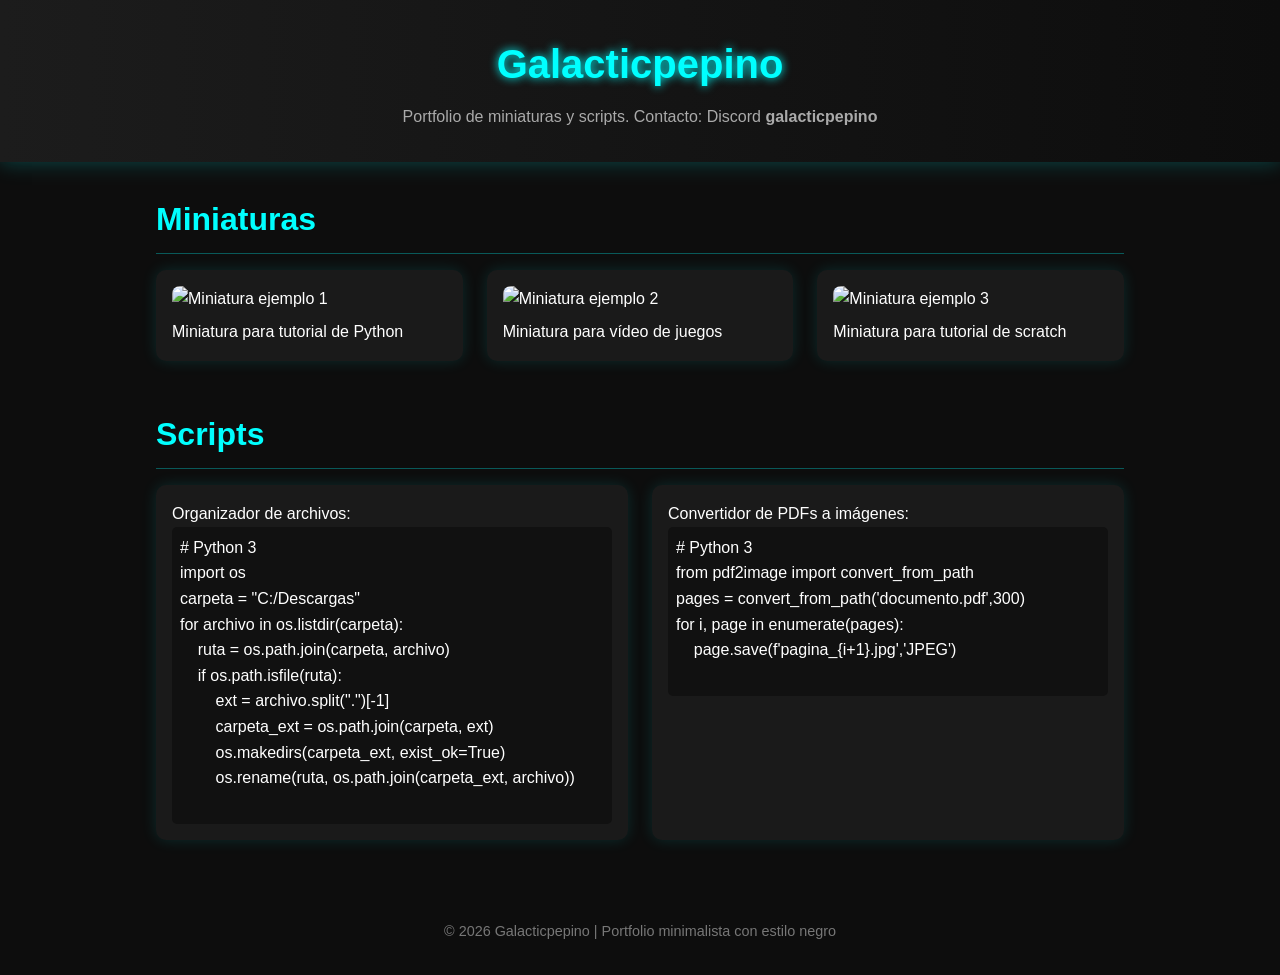
==== index.html @ 9780f83f "Add files via upload" ====
<!DOCTYPE html>
<html lang="es">
<head>
<meta charset="UTF-8">
<meta name="viewport" content="width=device-width, initial-scale=1.0">
<title>Galacticpepino - Portfolio</title>
<style>
    /* Reset básico */
    * { margin:0; padding:0; box-sizing:border-box; font-family:'Arial', sans-serif; }
    body { background-color:#0d0d0d; color:#fff; line-height:1.6; }

    a { color:#00ffff; text-decoration:none; }
    a:hover { text-decoration:underline; }

    header {
        padding: 2rem;
        text-align:center;
        background: linear-gradient(90deg,#1c1c1c,#0d0d0d);
        box-shadow: 0 0 20px #00ffff40;
    }
    header h1 { font-size:2.5rem; color:#00ffff; margin-bottom:0.5rem; text-shadow:0 0 10px #00ffff; }
    header p { color:#aaa; }

    main { max-width:1000px; margin:2rem auto; padding:0 1rem; }

    section { margin-bottom:3rem; }
    section h2 { font-size:2rem; margin-bottom:1rem; border-bottom:1px solid #00ffff50; padding-bottom:0.5rem; color:#00ffff; }

    .grid {
        display: grid;
        grid-template-columns: repeat(auto-fit,minmax(250px,1fr));
        gap:1.5rem;
    }

    .card {
        background: #1a1a1a;
        padding:1rem;
        border-radius:10px;
        box-shadow: 0 0 15px #00ffff20;
        transition: transform 0.2s, box-shadow 0.2s;
        cursor: pointer;
    }
    .card:hover {
        transform: translateY(-5px);
        box-shadow: 0 0 25px #00ffff60;
    }

    .card img { width:100%; border-radius:8px; margin-bottom:0.5rem; }

    .modal-bg {
        display:none;
        position:fixed;
        top:0; left:0; width:100%; height:100%;
        background: rgba(0,0,0,0.9);
        justify-content:center; align-items:center;
        z-index:1000;
    }
    .modal-bg img {
        max-width:90%; max-height:90%;
        border:5px solid #00ffff;
        border-radius:10px;
        box-shadow:0 0 50px #00ffff80;
    }

    footer { text-align:center; padding:2rem; color:#777; font-size:0.9rem; }

    @media(max-width:500px){
        header h1 { font-size:2rem; }
        section h2 { font-size:1.5rem; }
    }
</style>
</head>
<body>

<header>
    <h1>Galacticpepino</h1>
    <p>Portfolio de miniaturas y scripts. Contacto: Discord <strong>galacticpepino</strong></p>
</header>

<main>

<section id="miniaturas">
    <h2>Miniaturas</h2>
    <div class="grid">
        <div class="card" onclick="openModal('miniaturas/ejemplo1_preview.jpg')">
            <img src="miniaturas/ejemplo1_preview.jpg" alt="Miniatura ejemplo 1">
            <p>Miniatura para tutorial de Python</p>
        </div>
        <div class="card" onclick="openModal('miniaturas/ejemplo2_preview.jpg')">
            <img src="miniaturas/ejemplo2_preview.jpg" alt="Miniatura ejemplo 2">
            <p>Miniatura para vídeo de juegos</p>
        </div>
        <div class="card" onclick="openModal('miniaturas/ejemplo3_preview.jpg')">
            <img src="miniaturas/ejemplo3_preview.jpg" alt="Miniatura ejemplo 3">
            <p>Miniatura para tutorial de scratch</p>
        </div>
    </div>
</section>

<section id="scripts">
    <h2>Scripts</h2>
    <div class="grid">
        <div class="card">
            <p>Organizador de archivos:</p>
            <pre style="background:#111;padding:0.5rem;border-radius:5px;overflow-x:auto;">
# Python 3
import os
carpeta = "C:/Descargas"
for archivo in os.listdir(carpeta):
    ruta = os.path.join(carpeta, archivo)
    if os.path.isfile(ruta):
        ext = archivo.split(".")[-1]
        carpeta_ext = os.path.join(carpeta, ext)
        os.makedirs(carpeta_ext, exist_ok=True)
        os.rename(ruta, os.path.join(carpeta_ext, archivo))
            </pre>
        </div>
        <div class="card">
            <p>Convertidor de PDFs a imágenes:</p>
            <pre style="background:#111;padding:0.5rem;border-radius:5px;overflow-x:auto;">
# Python 3
from pdf2image import convert_from_path
pages = convert_from_path('documento.pdf',300)
for i, page in enumerate(pages):
    page.save(f'pagina_{i+1}.jpg','JPEG')
            </pre>
        </div>
    </div>
</section>

</main>

<footer>
    &copy; 2026 Galacticpepino | Portfolio minimalista con estilo negro
</footer>

<!-- Modal para preview de miniaturas -->
<div class="modal-bg" id="modal" onclick="closeModal()">
    <img id="modal-img" src="" alt="Preview">
</div>

<script>
function openModal(src){
    const modal = document.getElementById('modal');
    const modalImg = document.getElementById('modal-img');
    modal.style.display = 'flex';
    modalImg.src = src;
}
function closeModal(){
    document.getElementById('modal').style.display = 'none';
}
</script>

</body>
</html>
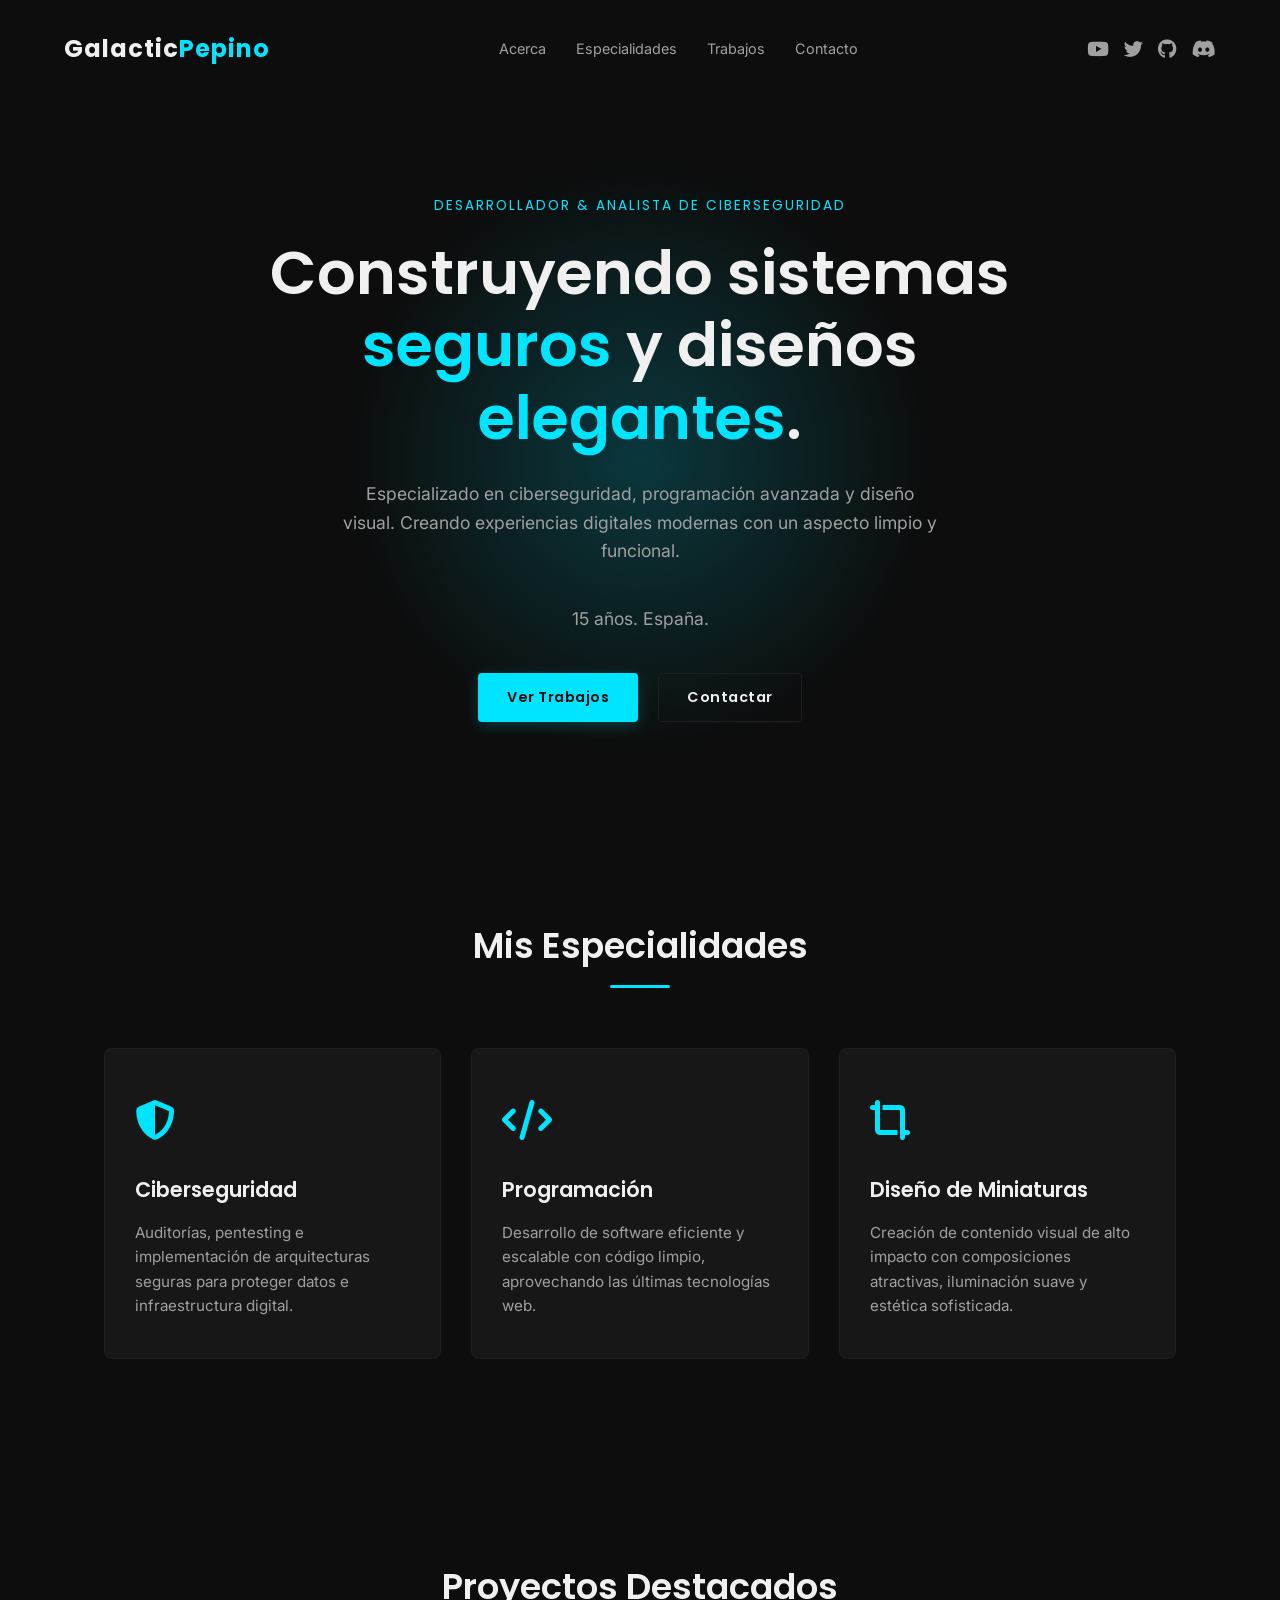
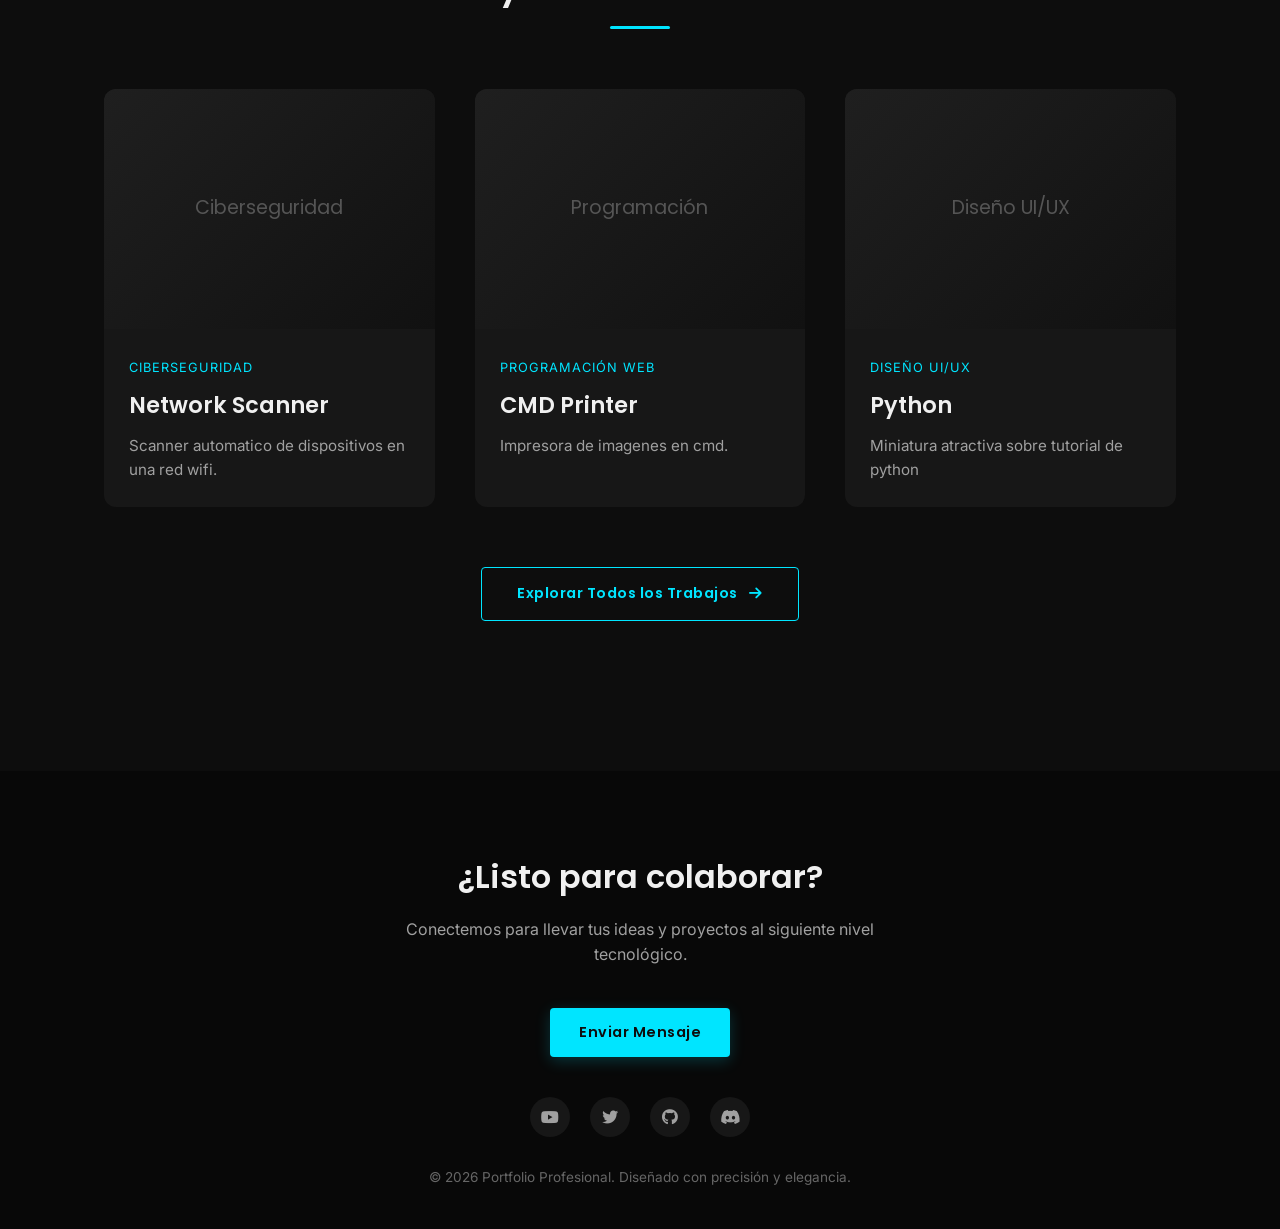
==== commit 39ec1894: "Add files via upload" ====
--- a/index.html
+++ b/index.html
@@ -1,155 +1,258 @@
-<!DOCTYPE html>
-<html lang="es">
-<head>
-<meta charset="UTF-8">
-<meta name="viewport" content="width=device-width, initial-scale=1.0">
-<title>Galacticpepino - Portfolio</title>
-<style>
-    /* Reset básico */
-    * { margin:0; padding:0; box-sizing:border-box; font-family:'Arial', sans-serif; }
-    body { background-color:#0d0d0d; color:#fff; line-height:1.6; }
-
-    a { color:#00ffff; text-decoration:none; }
-    a:hover { text-decoration:underline; }
-
-    header {
-        padding: 2rem;
-        text-align:center;
-        background: linear-gradient(90deg,#1c1c1c,#0d0d0d);
-        box-shadow: 0 0 20px #00ffff40;
-    }
-    header h1 { font-size:2.5rem; color:#00ffff; margin-bottom:0.5rem; text-shadow:0 0 10px #00ffff; }
-    header p { color:#aaa; }
-
-    main { max-width:1000px; margin:2rem auto; padding:0 1rem; }
-
-    section { margin-bottom:3rem; }
-    section h2 { font-size:2rem; margin-bottom:1rem; border-bottom:1px solid #00ffff50; padding-bottom:0.5rem; color:#00ffff; }
-
-    .grid {
-        display: grid;
-        grid-template-columns: repeat(auto-fit,minmax(250px,1fr));
-        gap:1.5rem;
-    }
-
-    .card {
-        background: #1a1a1a;
-        padding:1rem;
-        border-radius:10px;
-        box-shadow: 0 0 15px #00ffff20;
-        transition: transform 0.2s, box-shadow 0.2s;
-        cursor: pointer;
-    }
-    .card:hover {
-        transform: translateY(-5px);
-        box-shadow: 0 0 25px #00ffff60;
-    }
-
-    .card img { width:100%; border-radius:8px; margin-bottom:0.5rem; }
-
-    .modal-bg {
-        display:none;
-        position:fixed;
-        top:0; left:0; width:100%; height:100%;
-        background: rgba(0,0,0,0.9);
-        justify-content:center; align-items:center;
-        z-index:1000;
-    }
-    .modal-bg img {
-        max-width:90%; max-height:90%;
-        border:5px solid #00ffff;
-        border-radius:10px;
-        box-shadow:0 0 50px #00ffff80;
-    }
-
-    footer { text-align:center; padding:2rem; color:#777; font-size:0.9rem; }
-
-    @media(max-width:500px){
-        header h1 { font-size:2rem; }
-        section h2 { font-size:1.5rem; }
-    }
-</style>
-</head>
-<body>
-
-<header>
-    <h1>Galacticpepino</h1>
-    <p>Portfolio de miniaturas y scripts. Contacto: Discord <strong>galacticpepino</strong></p>
-</header>
-
-<main>
-
-<section id="miniaturas">
-    <h2>Miniaturas</h2>
-    <div class="grid">
-        <div class="card" onclick="openModal('miniaturas/ejemplo1_preview.jpg')">
-            <img src="miniaturas/ejemplo1_preview.jpg" alt="Miniatura ejemplo 1">
-            <p>Miniatura para tutorial de Python</p>
-        </div>
-        <div class="card" onclick="openModal('miniaturas/ejemplo2_preview.jpg')">
-            <img src="miniaturas/ejemplo2_preview.jpg" alt="Miniatura ejemplo 2">
-            <p>Miniatura para vídeo de juegos</p>
-        </div>
-        <div class="card" onclick="openModal('miniaturas/ejemplo3_preview.jpg')">
-            <img src="miniaturas/ejemplo3_preview.jpg" alt="Miniatura ejemplo 3">
-            <p>Miniatura para tutorial de scratch</p>
-        </div>
-    </div>
-</section>
-
-<section id="scripts">
-    <h2>Scripts</h2>
-    <div class="grid">
-        <div class="card">
-            <p>Organizador de archivos:</p>
-            <pre style="background:#111;padding:0.5rem;border-radius:5px;overflow-x:auto;">
-# Python 3
-import os
-carpeta = "C:/Descargas"
-for archivo in os.listdir(carpeta):
-    ruta = os.path.join(carpeta, archivo)
-    if os.path.isfile(ruta):
-        ext = archivo.split(".")[-1]
-        carpeta_ext = os.path.join(carpeta, ext)
-        os.makedirs(carpeta_ext, exist_ok=True)
-        os.rename(ruta, os.path.join(carpeta_ext, archivo))
-            </pre>
-        </div>
-        <div class="card">
-            <p>Convertidor de PDFs a imágenes:</p>
-            <pre style="background:#111;padding:0.5rem;border-radius:5px;overflow-x:auto;">
-# Python 3
-from pdf2image import convert_from_path
-pages = convert_from_path('documento.pdf',300)
-for i, page in enumerate(pages):
-    page.save(f'pagina_{i+1}.jpg','JPEG')
-            </pre>
-        </div>
-    </div>
-</section>
-
-</main>
-
-<footer>
-    &copy; 2026 Galacticpepino | Portfolio minimalista con estilo negro
-</footer>
-
-<!-- Modal para preview de miniaturas -->
-<div class="modal-bg" id="modal" onclick="closeModal()">
-    <img id="modal-img" src="" alt="Preview">
-</div>
-
-<script>
-function openModal(src){
-    const modal = document.getElementById('modal');
-    const modalImg = document.getElementById('modal-img');
-    modal.style.display = 'flex';
-    modalImg.src = src;
-}
-function closeModal(){
-    document.getElementById('modal').style.display = 'none';
-}
-</script>
-
-</body>
+<!DOCTYPE html>
+<html lang="es">
+
+<head>
+    <meta charset="UTF-8">
+    <meta name="viewport" content="width=device-width, initial-scale=1.0">
+    <meta name="description" content="Portfolio de Ciberseguridad, Programación y Diseño">
+    <title>GalacticPepino</title>
+
+    <!-- Google Fonts: Poppins e Inter -->
+    <link rel="preconnect" href="https://fonts.googleapis.com">
+    <link rel="preconnect" href="https://fonts.gstatic.com" crossorigin>
+    <link
+        href="https://fonts.googleapis.com/css2?family=Inter:wght@300;400;500;600&family=Poppins:wght@400;600;700&display=swap"
+        rel="stylesheet">
+
+    <!-- Font Awesome para Iconos Minimalistas -->
+    <link rel="stylesheet" href="https://cdnjs.cloudflare.com/ajax/libs/font-awesome/6.4.0/css/all.min.css">
+
+    <!-- Archivo de estilos -->
+    <link rel="stylesheet" href="style.css">
+</head>
+
+<body>
+    <!-- Navbar -->
+    <header class="navbar fade-in-down">
+        <div class="logo">Galactic<span>Pepino</span></div>
+        <nav>
+            <ul class="nav-links">
+                <li><a href="#about">Acerca</a></li>
+                <li><a href="#skills">Especialidades</a></li>
+                <li><a href="trabajos.html">Trabajos</a></li>
+                <li><a href="#contact">Contacto</a></li>
+            </ul>
+        </nav>
+        <div class="social-icons">
+            <a href="https://youtube.com/@galacticpepino" target="_blank" aria-label="YouTube"><i
+                    class="fab fa-youtube"></i></a>
+            <a href="https://x.com/galacticpepino" target="_blank" aria-label="X"><i class="fab fa-twitter"></i></a>
+            <a href="https://github.com/galactic-pepino" target="_blank" aria-label="GitHub"><i
+                    class="fab fa-github"></i></a>
+            <a href="https://discordapp.com/users/galacticpepino" target="_blank"
+                aria-label="Discord: galacticpepino"><i class="fab fa-discord"></i></a>
+        </div>
+    </header>
+
+    <main>
+        <!-- Hero Section -->
+        <section id="hero" class="hero fade-in-up">
+            <div class="hero-content">
+                <span class="subtitle">Desarrollador & Analista de Ciberseguridad</span>
+                <h1>Construyendo sistemas <span class="highlight">seguros</span> y diseños <span
+                        class="highlight">elegantes</span>.</h1>
+                <p>Especializado en ciberseguridad, programación avanzada y diseño visual. Creando experiencias
+                    digitales modernas con un aspecto limpio y funcional.</p>
+                <p>15 años. España.</p>
+                <div class="hero-buttons">
+                    <a href="#projects" class="btn btn-primary">Ver Trabajos</a>
+                    <a href="#contact" class="btn btn-secondary">Contactar</a>
+                </div>
+            </div>
+            <!-- Elemento decorativo sutil -->
+            <div class="glow-orb"></div>
+        </section>
+
+        <!-- Secciones Especialidades -->
+        <section id="skills" class="skills section fade-on-scroll">
+            <div class="section-header">
+                <h2>Mis Especialidades</h2>
+                <div class="line"></div>
+            </div>
+
+            <div class="skills-grid">
+                <!-- Ciberseguridad -->
+                <div class="skill-card">
+                    <div class="skill-icon">
+                        <i class="fas fa-shield-alt"></i>
+                    </div>
+                    <h3>Ciberseguridad</h3>
+                    <p>Auditorías, pentesting e implementación de arquitecturas seguras para proteger datos e
+                        infraestructura digital.</p>
+                </div>
+
+                <!-- Programación -->
+                <div class="skill-card">
+                    <div class="skill-icon">
+                        <i class="fas fa-code"></i>
+                    </div>
+                    <h3>Programación</h3>
+                    <p>Desarrollo de software eficiente y escalable con código limpio, aprovechando las últimas
+                        tecnologías web.</p>
+                </div>
+
+                <!-- Miniaturas/Diseño -->
+                <div class="skill-card">
+                    <div class="skill-icon">
+                        <i class="fas fa-crop-alt"></i>
+                    </div>
+                    <h3>Diseño de Miniaturas</h3>
+                    <p>Creación de contenido visual de alto impacto con composiciones atractivas, iluminación suave y
+                        estética sofisticada.</p>
+                </div>
+            </div>
+        </section>
+
+        <!-- Sección Proyectos -->
+        <section id="projects" class="projects section fade-on-scroll">
+            <div class="section-header">
+                <h2>Proyectos Destacados</h2>
+                <div class="line"></div>
+            </div>
+
+            <div class="projects-grid">
+                <!-- Proyecto 1 -->
+                <article class="project-card">
+                    <div class="project-image">
+                        <!-- INSERTA TU IMAGEN AQUÍ en src="", por ejemplo: src="miniaturas/proyecto1.jpg" -->
+                        <img src="miniaturas/placeholder_ciber.jpg" alt="Miniatura Proyecto 1"
+                            style="width: 100%; height: 100%; object-fit: cover;"
+                            onerror="this.style.display='none'; this.nextElementSibling.style.display='flex';">
+                        <div class="img-placeholder" style="display: none;">Ciberseguridad</div>
+
+                        <div class="project-overlay">
+                            <a href="https://github.com/galactic-pepino/network-scanner" target="_blank"
+                                class="view-btn"><i class="fab fa-github"></i> Ver en GitHub</a>
+                        </div>
+                    </div>
+                    <div class="project-info">
+                        <span class="category">Ciberseguridad</span>
+                        <h3>Network Scanner</h3>
+                        <p>Scanner automatico de dispositivos en una red wifi.</p>
+                    </div>
+                </article>
+
+                <!-- Proyecto 2 -->
+                <article class="project-card">
+                    <div class="project-image">
+                        <!-- INSERTA TU IMAGEN AQUÍ en src="" -->
+                        <img src="miniaturas/placeholder_prog.jpg" alt="Miniatura Proyecto 2"
+                            style="width: 100%; height: 100%; object-fit: cover;"
+                            onerror="this.style.display='none'; this.nextElementSibling.style.display='flex';">
+                        <div class="img-placeholder" style="display: none;">Programación</div>
+
+                        <div class="project-overlay">
+                            <a href="https://github.com/galactic-pepino/cmd-printer" target="_blank" class="view-btn"><i
+                                    class="fab fa-github"></i> Ver en GitHub</a>
+                        </div>
+                    </div>
+                    <div class="project-info">
+                        <span class="category">Programación Web</span>
+                        <h3>CMD Printer</h3>
+                        <p>Impresora de imagenes en cmd.</p>
+                    </div>
+                </article>
+
+                <!-- Proyecto 3 -->
+                <article class="project-card">
+                    <div class="project-image">
+                        <!-- INSERTA TU MINIATURA DE DISEÑO AQUÍ en src="" -->
+                        <img src="miniaturas/ejemplo1_preview.jpg" alt="Miniatura Proyecto 3"
+                            style="width: 100%; height: 100%; object-fit: cover;"
+                            onerror="this.style.display='none'; this.nextElementSibling.style.display='flex';">
+                        <div class="img-placeholder" style="display: none;">Diseño UI/UX</div>
+
+                        <div class="project-overlay">
+                            <a href="#" class="view-btn"
+                                onclick="openModal('miniaturas/ejemplo1_preview.jpg'); return false;"><i
+                                    class="fas fa-eye"></i> Ver Portfolio</a>
+                        </div>
+                    </div>
+                    <div class="project-info">
+                        <span class="category">Diseño UI/UX</span>
+                        <h3>Python</h3>
+                        <p>Miniatura atractiva sobre tutorial de python</p>
+                    </div>
+                </article>
+            </div>
+
+            <div class="fade-on-scroll" style="text-align: center; margin-top: 60px;">
+                <a href="trabajos.html" class="btn btn-secondary"
+                    style="padding: 14px 35px; border-color: var(--accent-color); color: var(--accent-color);">Explorar
+                    Todos los Trabajos <i class="fas fa-arrow-right" style="margin-left: 8px;"></i></a>
+            </div>
+        </section>
+    </main>
+
+    <!-- Footer -->
+    <footer id="contact" class="footer">
+        <div class="footer-content fade-on-scroll">
+            <h2>¿Listo para colaborar?</h2>
+            <p>Conectemos para llevar tus ideas y proyectos al siguiente nivel tecnológico.</p>
+            <a href="mailto:galacticpepino@proton.me" class="btn btn-primary mt-2">Enviar Mensaje</a>
+
+            <div class="footer-social">
+                <a href="https://youtube.com/@galacticpepino" target="_blank" aria-label="YouTube"><i
+                        class="fab fa-youtube"></i></a>
+                <a href="https://x.com/galacticpepino" target="_blank" aria-label="X"><i class="fab fa-twitter"></i></a>
+                <a href="https://github.com/galactic-pepino" target="_blank" aria-label="GitHub"><i
+                        class="fab fa-github"></i></a>
+                <a href="https://discordapp.com/users/galacticpepino" target="_blank"
+                    aria-label="Discord: galacticpepino"><i class="fab fa-discord"></i></a>
+            </div>
+
+            <p class="copyright">© 2026 Portfolio Profesional. Diseñado con precisión y elegancia.</p>
+        </div>
+    </footer>
+
+    <!-- Script para animaciones suaves -->
+    <script>
+        document.addEventListener('DOMContentLoaded', () => {
+            const observerOptions = {
+                root: null,
+                rootMargin: '0px',
+                threshold: 0.1
+            };
+
+            const observer = new IntersectionObserver((entries, observer) => {
+                entries.forEach(entry => {
+                    if (entry.isIntersecting) {
+                        entry.target.classList.add('visible');
+                        observer.unobserve(entry.target);
+                    }
+                });
+            }, observerOptions);
+
+            const elementsToAnimate = document.querySelectorAll('.fade-on-scroll');
+            elementsToAnimate.forEach(el => observer.observe(el));
+        });
+    </script>
+
+    <!-- Modal (Lightbox) -->
+    <div id="imageModal" class="image-modal" onclick="closeModal()">
+        <span class="close-modal" onclick="closeModal()">&times;</span>
+        <img class="image-modal-content" id="modalImage" onclick="event.stopPropagation()">
+    </div>
+
+    <script>
+        function openModal(imageSrc) {
+            const modal = document.getElementById('imageModal');
+            const modalImg = document.getElementById('modalImage');
+            modalImg.src = imageSrc;
+            modal.style.display = "flex";
+            setTimeout(() => modal.classList.add('active'), 10);
+            document.body.style.overflow = "hidden"; // Prevent scrolling
+        }
+
+        function closeModal() {
+            const modal = document.getElementById('imageModal');
+            modal.classList.remove('active');
+            setTimeout(() => {
+                modal.style.display = "none";
+                document.body.style.overflow = "auto";
+            }, 300);
+        }
+    </script>
+</body>
+
 </html>
--- a/style.css
+++ b/style.css
@@ -0,0 +1,542 @@
+/* Reset y Variables Base */
+:root {
+    --bg-color: #0d0d0d;        /* Negro muy oscuro, casi absoluto pero más suave a la vista */
+    --surface-color: #171717;   /* Gris oscuro para tarjetas (elevación 1) */
+    --surface-hover: #1f1f1f;   /* Elevación 2 para hovers */
+    --text-primary: #f0f0f0;    /* Blanco suave para textos principales */
+    --text-secondary: #a0a0a0;  /* Gris claro para párrafos */
+    --accent-color: #00e5ff;    /* Cian brillante / acento */
+    --accent-glow: rgba(0, 229, 255, 0.4);
+    
+    --font-heading: 'Poppins', sans-serif;
+    --font-body: 'Inter', sans-serif;
+    
+    --transition-smooth: all 0.4s cubic-bezier(0.25, 0.46, 0.45, 0.94);
+    --shadow-elegant: 0 10px 30px rgba(0, 0, 0, 0.5);
+    --shadow-accent: 0 10px 30px rgba(0, 229, 255, 0.15);
+}
+
+* {
+    margin: 0;
+    padding: 0;
+    box-sizing: border-box;
+}
+
+html {
+    scroll-behavior: smooth;
+}
+
+body {
+    background-color: var(--bg-color);
+    color: var(--text-primary);
+    font-family: var(--font-body);
+    line-height: 1.6;
+    overflow-x: hidden;
+}
+
+h1, h2, h3, h4, .logo {
+    font-family: var(--font-heading);
+    font-weight: 600;
+}
+
+a {
+    text-decoration: none;
+    color: inherit;
+    transition: var(--transition-smooth);
+}
+
+.highlight {
+    color: var(--accent-color);
+}
+
+/* --- Animaciones Base --- */
+.fade-in-down {
+    animation: fadeInDown 1s ease forwards;
+}
+
+.fade-in-up {
+    animation: fadeInUp 1s ease forwards;
+    opacity: 0;
+    animation-delay: 0.2s;
+}
+
+.fade-on-scroll {
+    opacity: 0;
+    transform: translateY(30px);
+    transition: opacity 0.8s ease, transform 0.8s ease;
+}
+
+.fade-on-scroll.visible {
+    opacity: 1;
+    transform: translateY(0);
+}
+
+@keyframes fadeInDown {
+    from { opacity: 0; transform: translateY(-20px); }
+    to { opacity: 1; transform: translateY(0); }
+}
+
+@keyframes fadeInUp {
+    from { opacity: 0; transform: translateY(30px); }
+    to { opacity: 1; transform: translateY(0); }
+}
+
+/* --- Utilidades --- */
+.btn {
+    display: inline-block;
+    padding: 12px 28px;
+    border-radius: 4px;
+    font-family: var(--font-heading);
+    font-size: 0.9rem;
+    font-weight: 600;
+    letter-spacing: 0.5px;
+    cursor: pointer;
+    border: 1px solid transparent;
+}
+
+.btn-primary {
+    background-color: var(--accent-color);
+    color: var(--bg-color);
+    box-shadow: 0 4px 15px rgba(0, 229, 255, 0.2);
+}
+
+.btn-primary:hover {
+    background-color: #00b8cc;
+    box-shadow: 0 6px 20px rgba(0, 229, 255, 0.4);
+    transform: translateY(-2px);
+}
+
+.btn-secondary {
+    background-color: transparent;
+    color: var(--text-primary);
+    border-color: var(--surface-hover);
+}
+
+.btn-secondary:hover {
+    background-color: var(--surface-hover);
+    border-color: var(--text-secondary);
+}
+
+.section {
+    padding: 100px 5%;
+    max-width: 1200px;
+    margin: 0 auto;
+}
+
+.section-header {
+    margin-bottom: 60px;
+    text-align: center;
+}
+
+.section-header h2 {
+    font-size: 2.2rem;
+    margin-bottom: 10px;
+}
+
+.section-header .line {
+    width: 60px;
+    height: 3px;
+    background-color: var(--accent-color);
+    margin: 0 auto;
+    border-radius: 2px;
+}
+
+/* --- Header & Nav --- */
+.navbar {
+    display: flex;
+    justify-content: space-between;
+    align-items: center;
+    padding: 30px 5%;
+    max-width: 1400px;
+    margin: 0 auto;
+    position: relative;
+    z-index: 10;
+}
+
+.logo {
+    font-size: 1.5rem;
+    font-weight: 700;
+    letter-spacing: 1px;
+}
+
+.logo span {
+    color: var(--accent-color);
+}
+
+.nav-links {
+    list-style: none;
+    display: flex;
+    gap: 30px;
+}
+
+.nav-links a {
+    font-size: 0.9rem;
+    color: var(--text-secondary);
+    position: relative;
+}
+
+.nav-links a:hover {
+    color: var(--text-primary);
+}
+
+.nav-links a::after {
+    content: '';
+    position: absolute;
+    width: 0;
+    height: 2px;
+    background: var(--accent-color);
+    bottom: -5px;
+    left: 0;
+    transition: width 0.3s ease;
+}
+
+.nav-links a:hover::after {
+    width: 100%;
+}
+
+.social-icons {
+    display: flex;
+    gap: 15px;
+}
+
+.social-icons a {
+    color: var(--text-secondary);
+    font-size: 1.2rem;
+}
+
+.social-icons a:hover {
+    color: var(--accent-color);
+}
+
+/* --- Hero Section --- */
+.hero {
+    min-height: 80vh;
+    display: flex;
+    align-items: center;
+    justify-content: center;
+    text-align: center;
+    padding: 0 5%;
+    position: relative;
+    overflow: hidden;
+}
+
+.hero-content {
+    max-width: 800px;
+    z-index: 2;
+}
+
+.hero .subtitle {
+    display: block;
+    font-family: var(--font-heading);
+    color: var(--accent-color);
+    letter-spacing: 2px;
+    font-size: 0.85rem;
+    text-transform: uppercase;
+    margin-bottom: 20px;
+}
+
+.hero h1 {
+    font-size: 3.8rem;
+    line-height: 1.2;
+    margin-bottom: 25px;
+}
+
+.hero p {
+    color: var(--text-secondary);
+    font-size: 1.1rem;
+    margin-bottom: 40px;
+    max-width: 600px;
+    margin-left: auto;
+    margin-right: auto;
+}
+
+.hero-buttons {
+    display: flex;
+    gap: 20px;
+    justify-content: center;
+}
+
+.glow-orb {
+    position: absolute;
+    width: 600px;
+    height: 600px;
+    background: radial-gradient(circle, var(--accent-glow) 0%, rgba(0,0,0,0) 70%);
+    top: 50%;
+    left: 50%;
+    transform: translate(-50%, -50%);
+    z-index: 1;
+    opacity: 0.5;
+    pointer-events: none;
+}
+
+/* --- Skills / Especialidades --- */
+.skills-grid {
+    display: grid;
+    grid-template-columns: repeat(auto-fit, minmax(300px, 1fr));
+    gap: 30px;
+}
+
+.skill-card {
+    background-color: var(--surface-color);
+    padding: 40px 30px;
+    border-radius: 8px;
+    transition: var(--transition-smooth);
+    border: 1px solid rgba(255,255,255,0.03);
+}
+
+.skill-card:hover {
+    transform: translateY(-10px);
+    background-color: var(--surface-hover);
+    box-shadow: var(--shadow-elegant);
+    border-color: rgba(0, 229, 255, 0.1);
+}
+
+.skill-icon {
+    font-size: 2.5rem;
+    color: var(--accent-color);
+    margin-bottom: 20px;
+}
+
+.skill-card h3 {
+    font-size: 1.3rem;
+    margin-bottom: 15px;
+}
+
+.skill-card p {
+    color: var(--text-secondary);
+    font-size: 0.95rem;
+}
+
+/* --- Projects / Miniaturas --- */
+.projects-grid {
+    display: grid;
+    grid-template-columns: repeat(auto-fill, minmax(320px, 1fr));
+    gap: 40px;
+}
+
+.project-card {
+    background-color: var(--surface-color);
+    border-radius: 12px;
+    overflow: hidden;
+    transition: var(--transition-smooth);
+}
+
+.project-card:hover {
+    transform: translateY(-10px);
+    box-shadow: var(--shadow-accent);
+}
+
+.project-image {
+    width: 100%;
+    height: 240px;
+    background-color: #222; /* Placeholder oscuro */
+    position: relative;
+    overflow: hidden;
+}
+
+.img-placeholder {
+    width: 100%;
+    height: 100%;
+    display: flex;
+    align-items: center;
+    justify-content: center;
+    color: #555;
+    font-family: var(--font-heading);
+    font-size: 1.2rem;
+    background: linear-gradient(135deg, #1f1f1f 0%, #111 100%);
+}
+
+.project-overlay {
+    position: absolute;
+    top: 0;
+    left: 0;
+    width: 100%;
+    height: 100%;
+    background-color: rgba(9, 9, 9, 0.85);
+    display: flex;
+    align-items: center;
+    justify-content: center;
+    opacity: 0;
+    transition: var(--transition-smooth);
+}
+
+.project-card:hover .project-overlay {
+    opacity: 1;
+}
+
+.view-btn {
+    background-color: transparent;
+    color: var(--accent-color);
+    border: 2px solid var(--accent-color);
+    padding: 10px 20px;
+    border-radius: 4px;
+    font-family: var(--font-heading);
+    font-size: 0.9rem;
+    transform: translateY(20px);
+    transition: var(--transition-smooth);
+}
+
+.project-card:hover .view-btn {
+    transform: translateY(0);
+}
+
+.view-btn:hover {
+    background-color: var(--accent-color);
+    color: var(--bg-color);
+}
+
+.project-info {
+    padding: 25px;
+}
+
+.project-info .category {
+    font-size: 0.8rem;
+    color: var(--accent-color);
+    text-transform: uppercase;
+    letter-spacing: 1px;
+    margin-bottom: 10px;
+    display: inline-block;
+}
+
+.project-info h3 {
+    font-size: 1.4rem;
+    margin-bottom: 10px;
+}
+
+.project-info p {
+    color: var(--text-secondary);
+    font-size: 0.95rem;
+}
+
+/* --- Footer --- */
+.footer {
+    background-color: #080808;
+    padding: 80px 5% 40px;
+    text-align: center;
+    margin-top: 50px;
+}
+
+.footer-content h2 {
+    font-size: 2rem;
+    margin-bottom: 15px;
+}
+
+.footer-content p {
+    color: var(--text-secondary);
+    margin-bottom: 30px;
+    max-width: 500px;
+    margin-left: auto;
+    margin-right: auto;
+}
+
+.mt-2 {
+    margin-top: 10px;
+}
+
+.footer-social {
+    display: flex;
+    justify-content: center;
+    gap: 20px;
+    margin: 40px 0 30px;
+}
+
+.footer-social a {
+    display: flex;
+    align-items: center;
+    justify-content: center;
+    width: 40px;
+    height: 40px;
+    border-radius: 50%;
+    background-color: var(--surface-color);
+    color: var(--text-secondary);
+    transition: var(--transition-smooth);
+}
+
+.footer-social a:hover {
+    background-color: var(--accent-color);
+    color: var(--bg-color);
+    transform: translateY(-3px);
+}
+
+.copyright {
+    font-size: 0.85rem !important;
+    color: #666 !important;
+    margin-bottom: 0 !important;
+}
+
+/* --- Responsive --- */
+@media screen and (max-width: 768px) {
+    .navbar {
+        flex-direction: column;
+        gap: 20px;
+    }
+    
+    .nav-links {
+        gap: 15px;
+    }
+    
+    .hero h1 {
+        font-size: 2.5rem;
+    }
+    
+    .hero p {
+        font-size: 1rem;
+    }
+    
+    .hero-buttons {
+        flex-direction: column;
+    }
+    
+    .btn {
+        width: 100%;
+    }
+}
+
+/* --- Modal (Lightbox) --- */
+.image-modal {
+    display: none;
+    position: fixed;
+    z-index: 1000;
+    top: 0;
+    left: 0;
+    width: 100%;
+    height: 100%;
+    background-color: rgba(0, 0, 0, 0.9);
+    align-items: center;
+    justify-content: center;
+    opacity: 0;
+    transition: opacity 0.3s ease;
+}
+
+.image-modal.active {
+    display: flex;
+    opacity: 1;
+}
+
+.image-modal-content {
+    max-width: 90%;
+    max-height: 90vh;
+    border-radius: 8px;
+    box-shadow: var(--shadow-accent);
+    transform: scale(0.95);
+    transition: transform 0.3s ease;
+}
+
+.image-modal.active .image-modal-content {
+    transform: scale(1);
+}
+
+.close-modal {
+    position: absolute;
+    top: 20px;
+    right: 30px;
+    color: var(--text-primary);
+    font-size: 2.5rem;
+    font-weight: 300;
+    cursor: pointer;
+    transition: var(--transition-smooth);
+}
+
+.close-modal:hover {
+    color: var(--accent-color);
+}
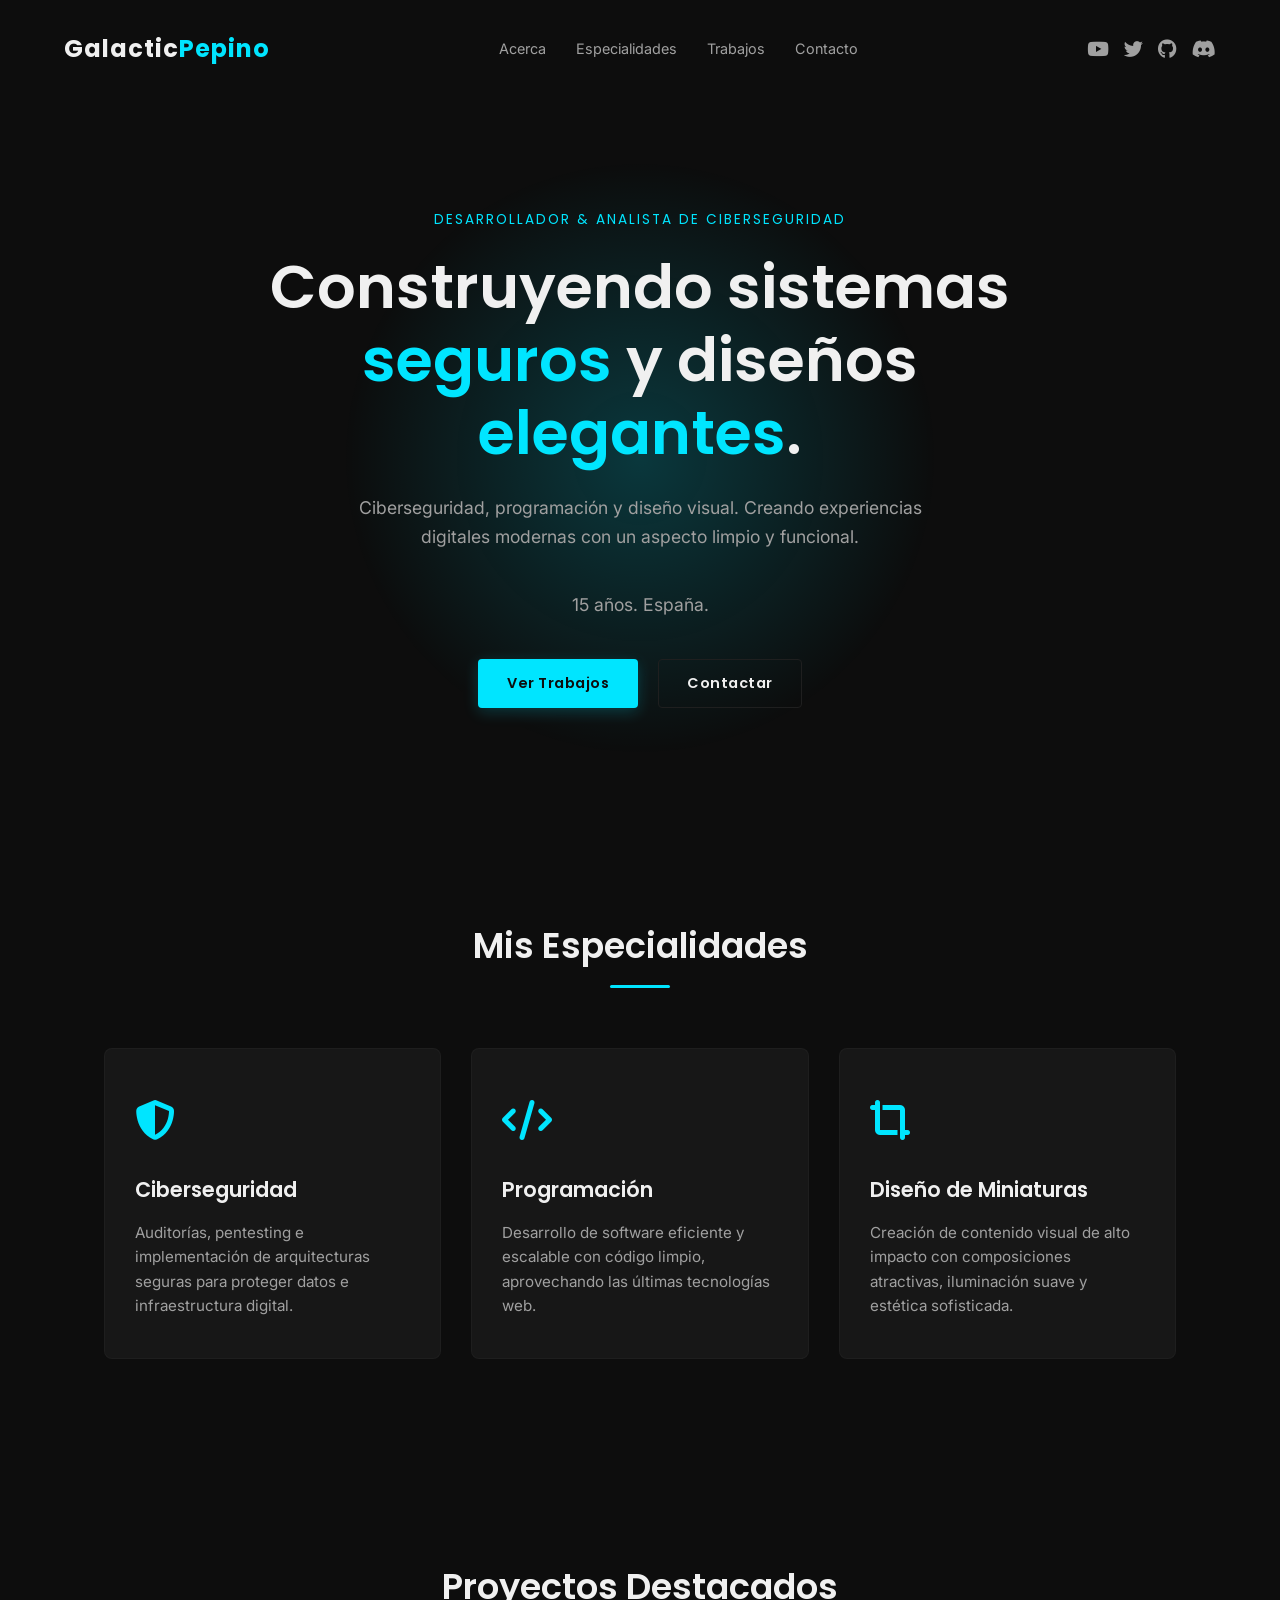
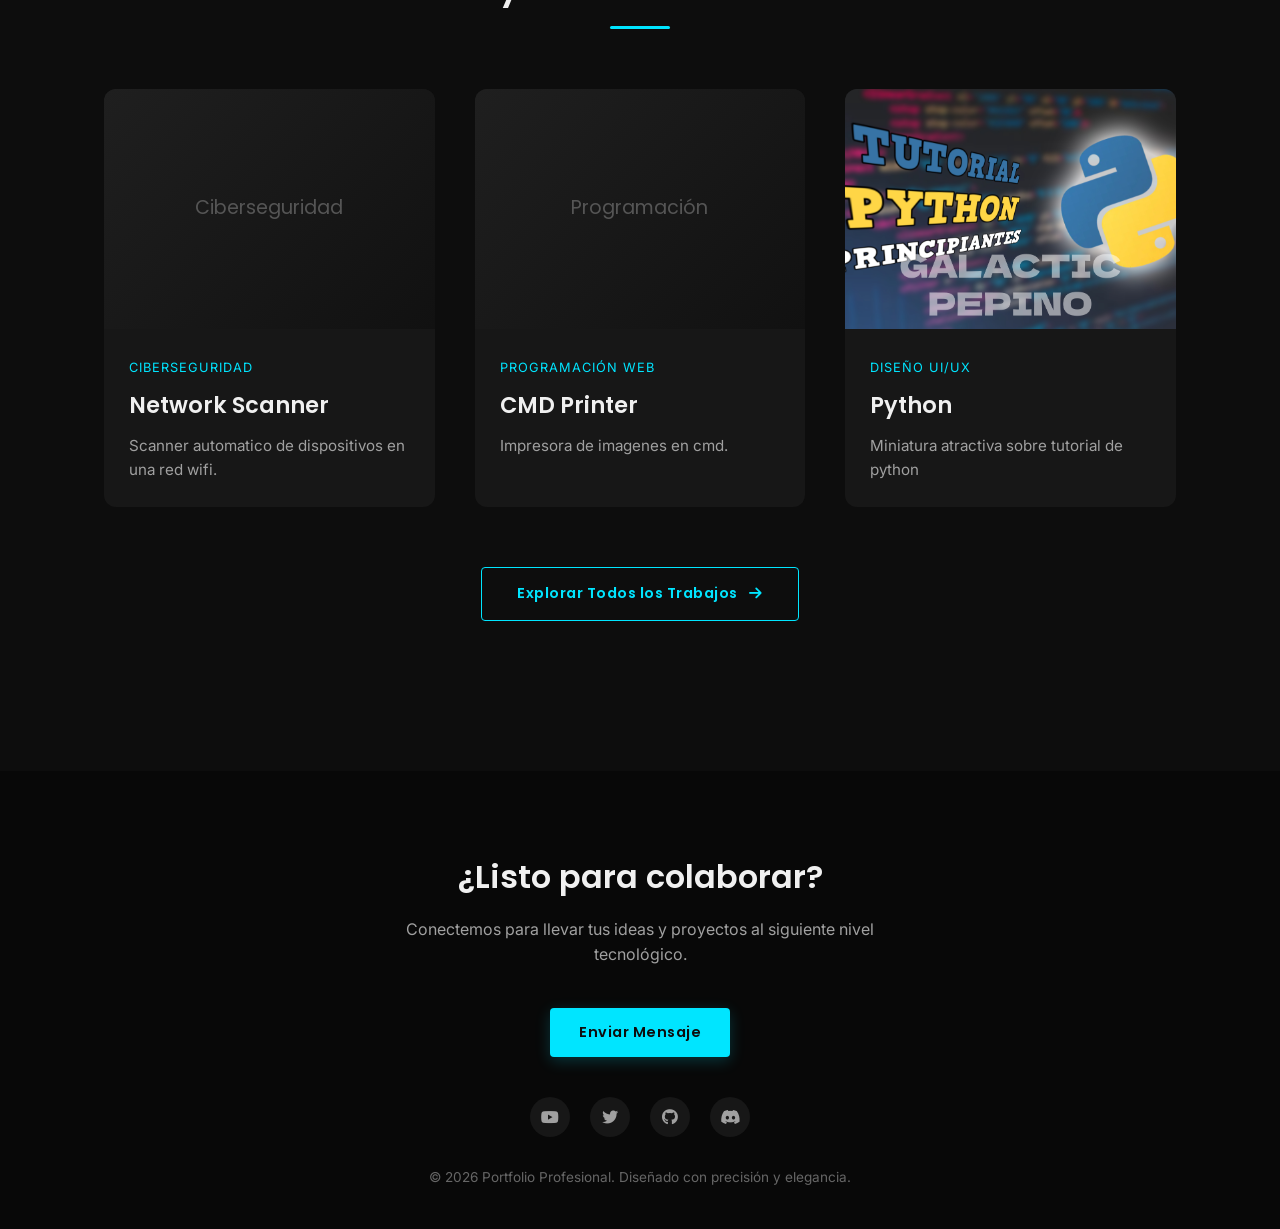
==== commit d70d1cb4: "Update index.html" ====
--- a/index.html
+++ b/index.html
@@ -51,7 +51,7 @@
                 <span class="subtitle">Desarrollador & Analista de Ciberseguridad</span>
                 <h1>Construyendo sistemas <span class="highlight">seguros</span> y diseños <span
                         class="highlight">elegantes</span>.</h1>
-                <p>Especializado en ciberseguridad, programación avanzada y diseño visual. Creando experiencias
+                <p> Ciberseguridad, programación y diseño visual. Creando experiencias
                     digitales modernas con un aspecto limpio y funcional.</p>
                 <p>15 años. España.</p>
                 <div class="hero-buttons">
@@ -255,4 +255,4 @@
     </script>
 </body>
 
-</html>+</html>
